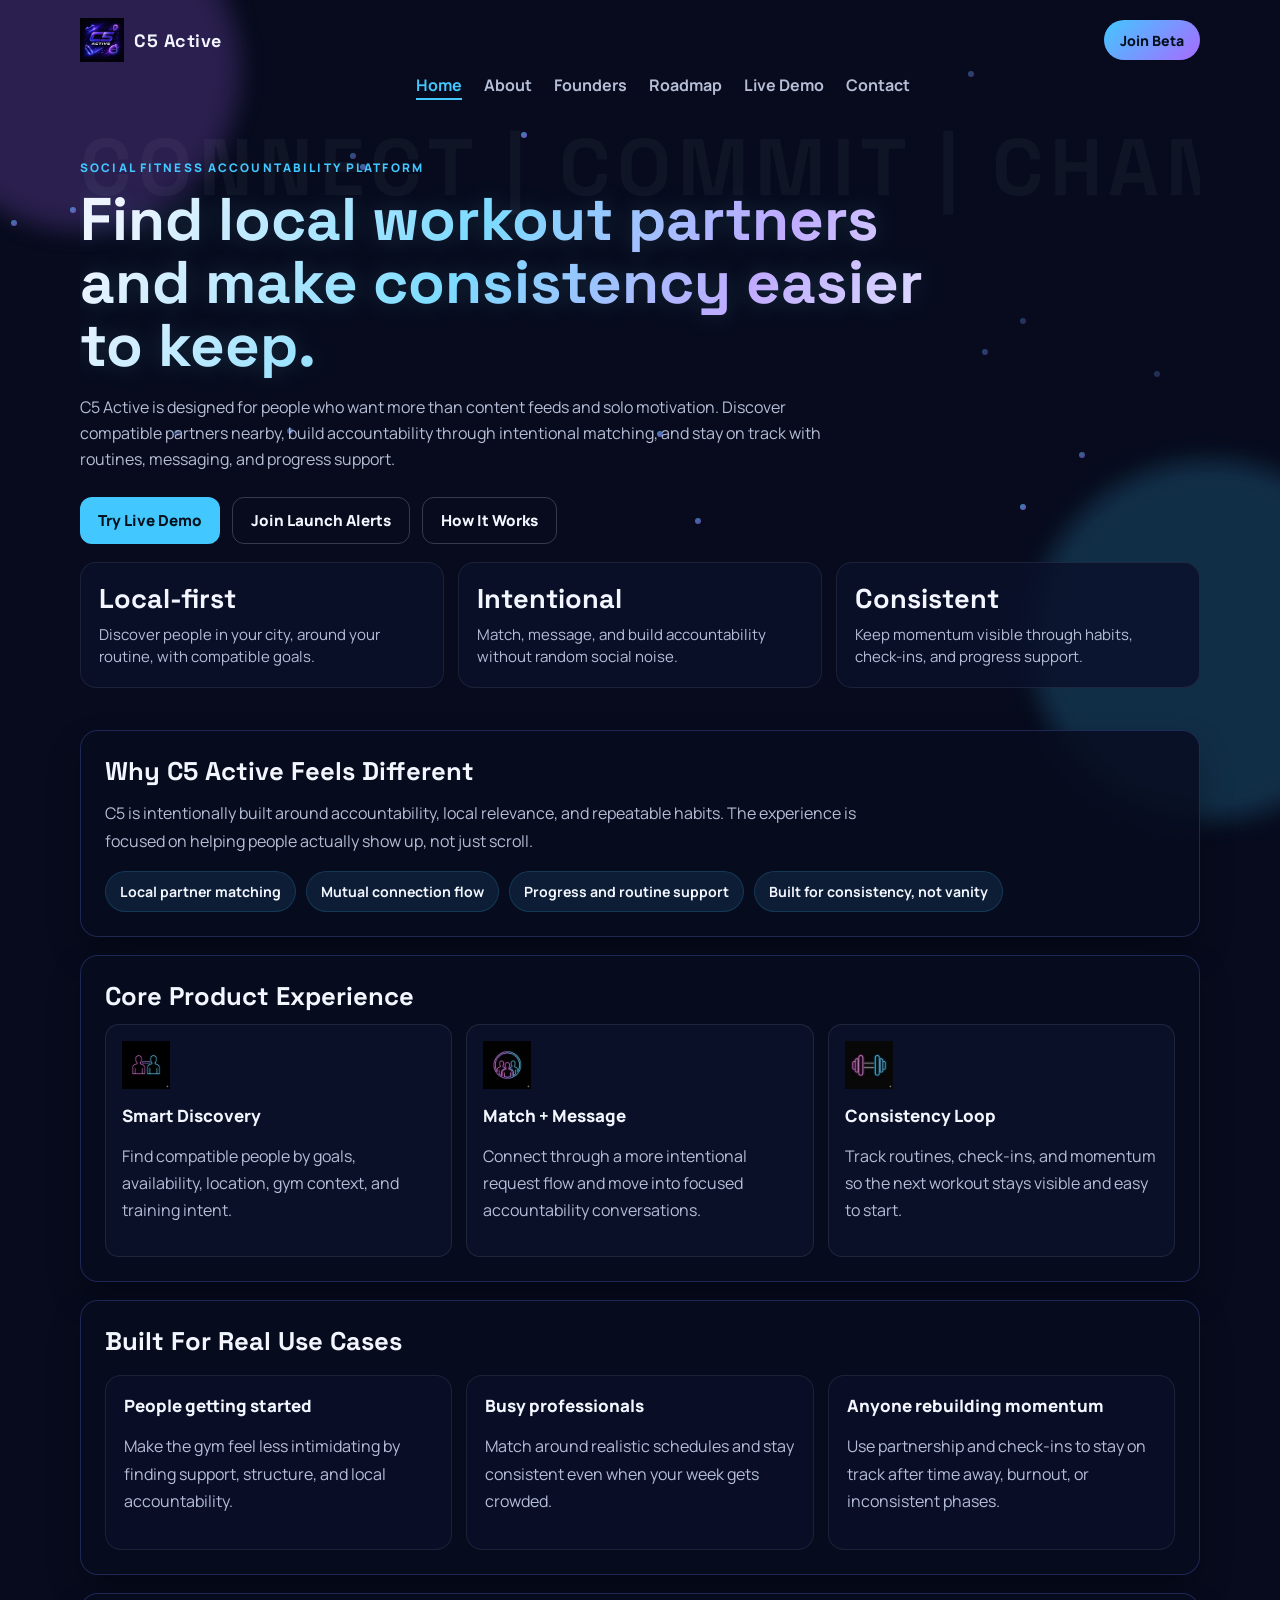
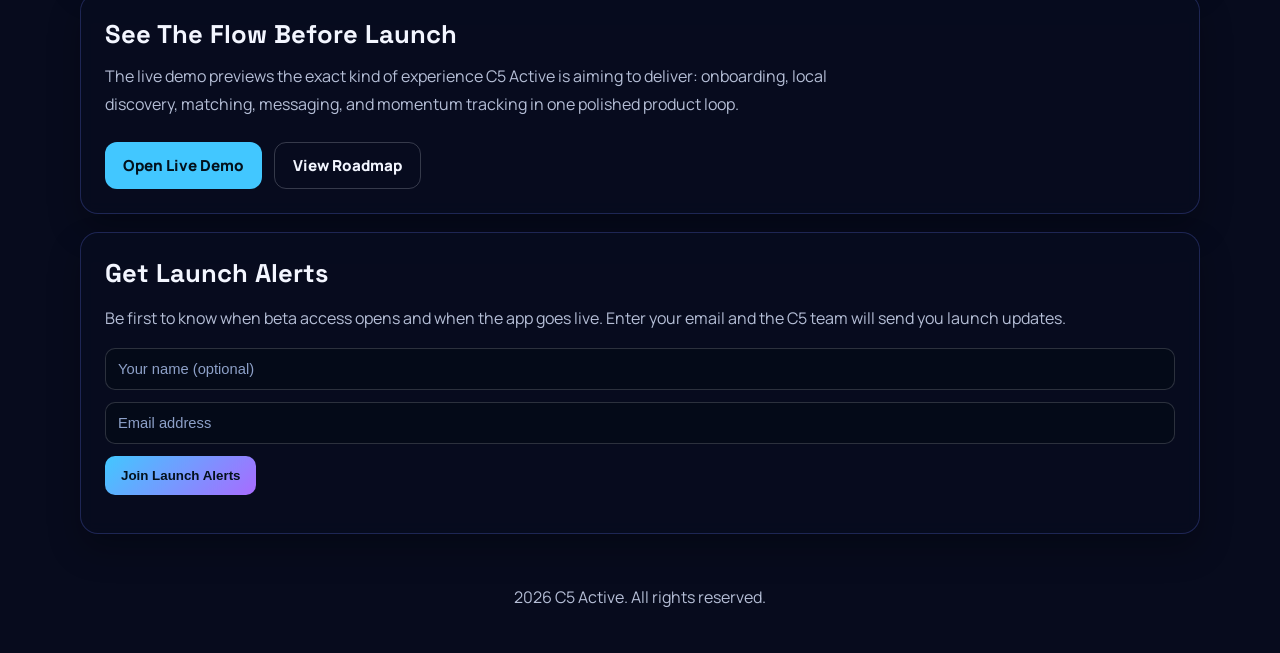
==== index.html @ ab183baa "finalized mode for the website" ====
<!DOCTYPE html>
<html lang="en">
  <head>
    <meta charset="UTF-8" />
    <meta name="viewport" content="width=device-width, initial-scale=1.0" />
    <title>C5 Active | Find Workout Partners And Build Consistency</title>
    <link rel="icon" type="image/png" href="./images/c5_logo.png" />
    <meta
      name="description"
      content="C5 Active helps people find local workout partners, stay accountable, and build consistent fitness habits through matching, messaging, and progress tracking."
    />
    <meta property="og:title" content="C5 Active | Find Workout Partners And Build Consistency" />
    <meta
      property="og:description"
      content="A social fitness platform for local accountability, workout matching, and momentum that lasts."
    />
    <meta property="og:type" content="website" />
    <meta property="og:url" content="https://c5active.com/" />
    <meta property="og:image" content="https://c5active.com/images/c5_logo.png" />
    <meta name="twitter:card" content="summary_large_image" />
    <link rel="preconnect" href="https://fonts.googleapis.com" />
    <link rel="preconnect" href="https://fonts.gstatic.com" crossorigin />
    <link
      href="https://fonts.googleapis.com/css2?family=Manrope:wght@400;500;700;800&family=Space+Grotesk:wght@500;700&display=swap"
      rel="stylesheet"
    />
    <link rel="stylesheet" href="./style.css" />
  </head>
  <body data-page="home">
    <div class="bg-orb orb-1"></div>
    <div class="bg-orb orb-2"></div>
    <div class="particles" id="particles"></div>

    <header class="site-header">
      <div class="site-header-top">
        <div class="logo-wrap">
          <img src="images/c5_logo.png" alt="C5 Active logo" class="logo" />
          <span class="logo-text">C5 Active</span>
        </div>
        <a class="header-beta-btn" href="./index.html#launch-alerts">Join Beta</a>
      </div>
      <nav class="site-nav">
        <a data-page="home" href="./index.html">Home</a>
        <a data-page="about" href="./about.html">About</a>
        <a data-page="founders" href="./founders.html">Founders</a>
        <a data-page="roadmap" href="./roadmap.html">Roadmap</a>
        <a data-page="demo" href="./demo.html">Live Demo</a>
        <a data-page="contact" href="./contact.html">Contact</a>
      </nav>
    </header>

    <main>
      <section class="hero reveal">
        <p class="eyebrow">Social Fitness Accountability Platform</p>
        <h1>Find local workout partners and make consistency easier to keep.</h1>
        <p class="hero-copy">
          C5 Active is designed for people who want more than content feeds and solo motivation. Discover compatible
          partners nearby, build accountability through intentional matching, and stay on track with routines,
          messaging, and progress support.
        </p>
        <div class="hero-actions">
          <a class="btn btn-primary" href="./demo.html">Try Live Demo</a>
          <a class="btn btn-ghost" href="#launch-alerts">Join Launch Alerts</a>
          <a class="btn btn-ghost" href="./about.html">How It Works</a>
        </div>
        <div class="metric-grid">
          <article class="metric-card">
            <span class="metric-value">Local-first</span>
            <span class="metric-label">Discover people in your city, around your routine, with compatible goals.</span>
          </article>
          <article class="metric-card">
            <span class="metric-value">Intentional</span>
            <span class="metric-label">Match, message, and build accountability without random social noise.</span>
          </article>
          <article class="metric-card">
            <span class="metric-value">Consistent</span>
            <span class="metric-label">Keep momentum visible through habits, check-ins, and progress support.</span>
          </article>
        </div>
      </section>

      <section class="panel panel-accent reveal">
        <h2>Why C5 Active Feels Different</h2>
        <p class="section-lead">
          C5 is intentionally built around accountability, local relevance, and repeatable habits. The experience is
          focused on helping people actually show up, not just scroll.
        </p>
        <div class="pill-row">
          <span class="info-pill">Local partner matching</span>
          <span class="info-pill">Mutual connection flow</span>
          <span class="info-pill">Progress and routine support</span>
          <span class="info-pill">Built for consistency, not vanity</span>
        </div>
      </section>

      <section class="panel reveal">
        <h2>Core Product Experience</h2>
        <div class="feature-grid">
          <article class="card">
            <img src="images/connect.png" alt="Connect icon" class="feature-icon" />
            <h3>Smart Discovery</h3>
            <p>Find compatible people by goals, availability, location, gym context, and training intent.</p>
          </article>
          <article class="card">
            <img src="images/commit.png" alt="Commit icon" class="feature-icon" />
            <h3>Match + Message</h3>
            <p>Connect through a more intentional request flow and move into focused accountability conversations.</p>
          </article>
          <article class="card">
            <img src="images/consistency.png" alt="Consistency icon" class="feature-icon" />
            <h3>Consistency Loop</h3>
            <p>Track routines, check-ins, and momentum so the next workout stays visible and easy to start.</p>
          </article>
        </div>
      </section>

      <section class="panel reveal">
        <h2>Built For Real Use Cases</h2>
        <div class="audience-grid">
          <article class="audience-card">
            <h3>People getting started</h3>
            <p>Make the gym feel less intimidating by finding support, structure, and local accountability.</p>
          </article>
          <article class="audience-card">
            <h3>Busy professionals</h3>
            <p>Match around realistic schedules and stay consistent even when your week gets crowded.</p>
          </article>
          <article class="audience-card">
            <h3>Anyone rebuilding momentum</h3>
            <p>Use partnership and check-ins to stay on track after time away, burnout, or inconsistent phases.</p>
          </article>
        </div>
      </section>

      <section class="panel reveal">
        <h2>See The Flow Before Launch</h2>
        <p class="section-lead">
          The live demo previews the exact kind of experience C5 Active is aiming to deliver: onboarding, local
          discovery, matching, messaging, and momentum tracking in one polished product loop.
        </p>
        <div class="hero-actions">
          <a class="btn btn-primary" href="./demo.html">Open Live Demo</a>
          <a class="btn btn-ghost" href="./roadmap.html">View Roadmap</a>
        </div>
      </section>

      <section id="launch-alerts" class="panel panel-accent reveal">
        <h2>Get Launch Alerts</h2>
        <p>
          Be first to know when beta access opens and when the app goes live. Enter your email and the C5 team will
          send you launch updates.
        </p>
        <form id="launchAlertForm" class="contact-form" novalidate>
          <input class="contact-input" type="text" name="name" placeholder="Your name (optional)" />
          <input class="contact-input" type="email" name="email" placeholder="Email address" required />
          <input
            type="text"
            name="_honey"
            class="honey-field"
            tabindex="-1"
            autocomplete="off"
            aria-hidden="true"
          />
          <button class="contact-submit" type="submit">Join Launch Alerts</button>
        </form>
        <p id="launchAlertFeedback" class="form-feedback"></p>
      </section>
    </main>

    <footer class="site-footer">
      <p><span id="year"></span> C5 Active. All rights reserved.</p>
    </footer>

    <script src="./main.js"></script>
  </body>
</html>
---- style.css ----
:root {
  --bg: #070b1d;
  --panel: rgba(8, 13, 31, 0.84);
  --panel-border: rgba(104, 122, 255, 0.24);
  --panel-soft: rgba(12, 19, 45, 0.92);
  --text: #f3f6ff;
  --muted: #b5bed6;
  --primary: #42c7ff;
  --secondary: #a86bff;
  --accent: #7cffb2;
}

* {
  box-sizing: border-box;
}

html,
body {
  margin: 0;
  padding: 0;
  background: var(--bg);
  color: var(--text);
  font-family: 'Manrope', system-ui, sans-serif;
}

body {
  min-height: 100vh;
  position: relative;
  overflow-x: hidden;
  animation: pageEnter 0.95s cubic-bezier(0.2, 0.8, 0.2, 1);
}

.bg-orb {
  position: fixed;
  border-radius: 999px;
  filter: blur(12px);
  pointer-events: none;
  z-index: 0;
}

.orb-1 {
  width: 320px;
  height: 320px;
  background: rgba(168, 107, 255, 0.22);
  top: -90px;
  left: -80px;
  animation: floatOrbA 16s ease-in-out infinite;
}

.orb-2 {
  width: 360px;
  height: 360px;
  background: rgba(66, 199, 255, 0.19);
  right: -110px;
  bottom: 80px;
  animation: floatOrbB 18s ease-in-out infinite;
}

.particles {
  position: fixed;
  inset: 0;
  pointer-events: none;
  z-index: 0;
}

.particle {
  position: absolute;
  width: 6px;
  height: 6px;
  border-radius: 999px;
  background: linear-gradient(135deg, var(--primary), var(--secondary));
  filter: blur(0.1px);
  animation-name: driftUp;
  animation-timing-function: linear;
  animation-iteration-count: infinite;
}

.site-header,
main,
.site-footer {
  position: relative;
  z-index: 1;
  width: min(1120px, 92%);
  margin: 0 auto;
}

.site-header {
  display: grid;
  grid-template-columns: max-content 1fr max-content;
  align-items: center;
  gap: 12px;
  padding: 18px 0 22px;
}

.site-header-top {
  display: contents;
}

.logo-wrap {
  display: flex;
  align-items: center;
  gap: 10px;
  grid-column: 1;
  justify-self: start;
}

.logo {
  width: 44px;
  height: 44px;
  object-fit: contain;
}

.logo-text {
  font-family: 'Space Grotesk', sans-serif;
  font-size: 1.12rem;
  font-weight: 700;
  letter-spacing: 0.03em;
}

.header-beta-btn {
  display: inline-flex;
  align-items: center;
  justify-content: center;
  min-height: 40px;
  padding: 0 16px;
  border-radius: 999px;
  background: linear-gradient(135deg, var(--primary), var(--secondary));
  color: #03111c;
  text-decoration: none;
  font-size: 0.88rem;
  font-weight: 800;
  white-space: nowrap;
  grid-column: 3;
  justify-self: end;
}

.site-nav {
  display: flex;
  justify-content: center;
  align-items: center;
  gap: 22px;
  flex-wrap: nowrap;
  min-width: 0;
  grid-column: 2;
  justify-self: center;
  width: max-content;
}

.site-nav a {
  color: var(--muted);
  text-decoration: none;
  font-size: 1rem;
  font-weight: 700;
  padding-bottom: 2px;
  border-bottom: 2px solid transparent;
}

.site-nav a:hover {
  color: var(--text);
}

.site-nav a.is-active {
  color: var(--primary);
  border-bottom-color: var(--primary);
}

.hero {
  padding: 36px 0 24px;
  position: relative;
  overflow: hidden;
}

.hero::before {
  content: 'CONNECT | COMMIT | CHANGE';
  position: absolute;
  inset: 0 auto auto 0;
  transform: translateY(-6px);
  font-size: clamp(1.8rem, 7vw, 5rem);
  font-family: 'Space Grotesk', sans-serif;
  font-weight: 700;
  letter-spacing: 0.08em;
  color: rgba(243, 246, 255, 0.045);
  white-space: nowrap;
  pointer-events: none;
  animation: marqueePulse 14s linear infinite;
}

.hero > * {
  position: relative;
  z-index: 1;
}

.eyebrow {
  margin: 0 0 10px;
  text-transform: uppercase;
  letter-spacing: 0.18em;
  font-size: 0.74rem;
  color: var(--primary);
  font-weight: 800;
}

.hero h1 {
  margin: 0;
  font-family: 'Space Grotesk', sans-serif;
  font-size: clamp(2rem, 4.7vw, 3.8rem);
  line-height: 1.05;
  max-width: 900px;
  background: linear-gradient(120deg, #f3f6ff 5%, #7ddcff 42%, #c5a8ff 72%, #f3f6ff 100%);
  -webkit-background-clip: text;
  background-clip: text;
  color: transparent;
  text-shadow: 0 0 26px rgba(125, 220, 255, 0.18);
  animation: headlineGlow 6.5s ease-in-out infinite;
}

.hero-copy {
  margin-top: 16px;
  color: var(--muted);
  max-width: 760px;
  line-height: 1.65;
}

.section-lead {
  margin: 0 0 14px;
  max-width: 760px;
  color: var(--muted);
  line-height: 1.75;
}

.hero-actions {
  margin-top: 24px;
  display: flex;
  gap: 12px;
  flex-wrap: wrap;
}

.btn {
  display: inline-flex;
  align-items: center;
  justify-content: center;
  padding: 12px 18px;
  border-radius: 12px;
  text-decoration: none;
  font-weight: 800;
  font-size: 0.95rem;
  transition: transform 0.18s ease, opacity 0.18s ease;
}

.btn:hover {
  transform: translateY(-1px);
  opacity: 0.94;
}

.btn-primary {
  background: var(--primary);
  color: #03111c;
}

.btn-ghost {
  border: 1px solid rgba(243, 246, 255, 0.2);
  color: var(--text);
}

.metric-grid,
.mini-grid,
.audience-grid {
  display: grid;
  gap: 14px;
  margin-top: 18px;
}

.metric-grid {
  grid-template-columns: repeat(3, minmax(0, 1fr));
}

.mini-grid {
  grid-template-columns: repeat(3, minmax(0, 1fr));
}

.audience-grid {
  grid-template-columns: repeat(3, minmax(0, 1fr));
}

.metric-card,
.mini-card,
.audience-card {
  border: 1px solid rgba(255, 255, 255, 0.08);
  border-radius: 16px;
  background: rgba(10, 17, 42, 0.82);
  padding: 18px;
}

.metric-value {
  display: block;
  color: var(--text);
  font-family: 'Space Grotesk', sans-serif;
  font-size: 1.7rem;
  font-weight: 700;
}

.metric-label {
  display: block;
  margin-top: 8px;
  color: var(--muted);
  font-size: 0.94rem;
  line-height: 1.5;
}

.mini-card h3,
.audience-card h3 {
  margin-bottom: 10px;
}

.pill-row {
  display: flex;
  flex-wrap: wrap;
  gap: 10px;
  margin-top: 16px;
}

.info-pill {
  display: inline-flex;
  align-items: center;
  border-radius: 999px;
  padding: 10px 14px;
  background: rgba(66, 199, 255, 0.1);
  border: 1px solid rgba(66, 199, 255, 0.16);
  color: var(--text);
  font-size: 0.88rem;
  font-weight: 700;
}

.panel-accent {
  background:
    radial-gradient(circle at top right, rgba(66, 199, 255, 0.12), transparent 28%),
    radial-gradient(circle at bottom left, rgba(168, 107, 255, 0.12), transparent 24%),
    var(--panel);
}

.cta-panel {
  display: flex;
  justify-content: space-between;
  align-items: center;
  gap: 20px;
}

.cta-copy {
  max-width: 720px;
}

.cta-copy p {
  margin: 10px 0 0;
}

.founder-role {
  display: inline-flex;
  align-items: center;
  border-radius: 999px;
  padding: 8px 12px;
  margin-bottom: 12px;
  background: rgba(124, 255, 178, 0.1);
  border: 1px solid rgba(124, 255, 178, 0.14);
  color: var(--accent);
  font-size: 0.8rem;
  font-weight: 800;
  text-transform: uppercase;
  letter-spacing: 0.08em;
}

.timeline-list {
  display: grid;
  gap: 14px;
  margin-top: 10px;
}

.timeline-item {
  border-left: 2px solid rgba(66, 199, 255, 0.26);
  padding-left: 16px;
}

.timeline-item strong {
  display: block;
  color: var(--text);
  font-size: 1rem;
  margin-bottom: 6px;
}

.panel {
  margin-top: 18px;
  border: 1px solid var(--panel-border);
  background: var(--panel);
  border-radius: 18px;
  padding: 24px;
  box-shadow: 0 16px 32px rgba(0, 0, 0, 0.26);
  backdrop-filter: blur(8px);
}

h2 {
  margin: 0 0 12px;
  font-family: 'Space Grotesk', sans-serif;
  font-size: 1.6rem;
}

h3 {
  margin: 0 0 8px;
  font-size: 1.06rem;
  font-weight: 800;
}

p,
li {
  color: var(--muted);
  line-height: 1.7;
}

ul {
  margin: 10px 0 0;
  padding-left: 18px;
}

.feature-grid,
.founder-grid,
.roadmap-grid {
  margin-top: 10px;
  display: grid;
  grid-template-columns: repeat(3, minmax(0, 1fr));
  gap: 14px;
}

.founder-grid {
  grid-template-columns: repeat(2, minmax(0, 1fr));
}

.card {
  border: 1px solid rgba(255, 255, 255, 0.09);
  border-radius: 14px;
  background: rgba(10, 17, 42, 0.9);
  padding: 16px;
  transition: transform 0.28s ease, box-shadow 0.28s ease, border-color 0.28s ease;
}

.card:hover {
  border-color: rgba(66, 199, 255, 0.35);
  box-shadow: 0 14px 26px rgba(0, 0, 0, 0.28);
}

.feature-icon {
  width: 48px;
  height: 48px;
  object-fit: contain;
  margin-bottom: 10px;
}

.site-footer {
  padding: 34px 0 26px;
  display: flex;
  justify-content: center;
  align-items: center;
  gap: 14px;
  flex-wrap: wrap;
}

.site-footer a {
  color: var(--muted);
  text-decoration: none;
  font-weight: 700;
}

.reveal {
  opacity: 0;
  transform: translateY(26px) scale(0.985);
  transition: opacity 0.75s ease, transform 0.75s cubic-bezier(0.2, 0.8, 0.2, 1);
}

.reveal.is-visible {
  opacity: 1;
  transform: translateY(0) scale(1);
}

.contact-form {
  display: grid;
  gap: 12px;
  margin-top: 12px;
}

.contact-input,
.contact-textarea {
  background: rgba(5, 10, 25, 0.9);
  border: 1px solid rgba(255, 255, 255, 0.16);
  border-radius: 10px;
  color: var(--text);
  padding: 12px;
  font-size: 0.92rem;
}

.contact-textarea {
  min-height: 140px;
  resize: vertical;
}

.contact-input::placeholder,
.contact-textarea::placeholder {
  color: #8da0c8;
}

.contact-submit {
  border: 0;
  border-radius: 10px;
  background: linear-gradient(135deg, var(--primary), var(--secondary));
  color: #03111c;
  padding: 12px 16px;
  font-weight: 800;
  cursor: pointer;
  justify-self: start;
}

.honey-field {
  position: absolute;
  left: -10000px;
  width: 1px;
  height: 1px;
  opacity: 0;
  pointer-events: none;
}

.form-feedback {
  margin-top: 10px;
  font-size: 0.86rem;
}

.form-feedback.is-success {
  color: #7cffb2;
}

.form-feedback.is-error {
  color: #ff8fa4;
}

@keyframes floatOrbA {
  0%,
  100% {
    transform: translateY(0) translateX(0);
  }
  50% {
    transform: translateY(24px) translateX(18px);
  }
}

@keyframes floatOrbB {
  0%,
  100% {
    transform: translateY(0) translateX(0);
  }
  50% {
    transform: translateY(-18px) translateX(-20px);
  }
}

@keyframes driftUp {
  0% {
    transform: translateY(0) scale(0.95);
  }
  50% {
    transform: translateY(-30px) scale(1.08);
  }
  100% {
    transform: translateY(-60px) scale(0.95);
  }
}

@keyframes pageEnter {
  from {
    opacity: 0.2;
    transform: translateY(22px) scale(0.99);
  }
  to {
    opacity: 1;
    transform: translateY(0);
  }
}

@keyframes headlineGlow {
  0%,
  100% {
    text-shadow: 0 0 18px rgba(125, 220, 255, 0.18);
  }
  50% {
    text-shadow: 0 0 30px rgba(197, 168, 255, 0.35);
  }
}

@keyframes marqueePulse {
  0% {
    transform: translateX(0);
  }
  50% {
    transform: translateX(-8%);
  }
  100% {
    transform: translateX(0);
  }
}

@media (max-width: 920px) {
  .metric-grid,
  .mini-grid,
  .audience-grid,
  .feature-grid,
  .roadmap-grid {
    grid-template-columns: repeat(2, minmax(0, 1fr));
  }

  .cta-panel {
    flex-direction: column;
    align-items: flex-start;
  }
}

@media (max-width: 700px) {
  .site-header {
    grid-template-columns: 1fr;
    gap: 10px;
    padding-bottom: 18px;
  }

  .site-header-top {
    display: flex;
    width: 100%;
    justify-content: space-between;
    align-items: center;
    gap: 10px;
  }

  .logo-wrap {
    min-width: 0;
    grid-column: auto;
    justify-self: auto;
  }

  .logo {
    width: 38px;
    height: 38px;
  }

  .logo-text {
    font-size: 0.98rem;
  }

  .header-beta-btn {
    min-height: 36px;
    padding: 0 12px;
    font-size: 0.8rem;
    grid-column: auto;
    justify-self: auto;
  }

  .site-nav {
    width: 100%;
    grid-column: auto;
    justify-self: center;
    justify-content: center;
    align-items: center;
    flex-wrap: nowrap;
    gap: 8px;
    white-space: nowrap;
    overflow: hidden;
  }

  .site-nav a {
    flex: 0 0 auto;
    font-size: 0.78rem;
    letter-spacing: -0.01em;
  }

  .founder-grid,
  .metric-grid,
  .mini-grid,
  .audience-grid,
  .feature-grid,
  .roadmap-grid {
    grid-template-columns: 1fr;
  }

  .metric-card,
  .mini-card,
  .audience-card {
    padding: 16px;
  }
}

@media (max-width: 420px) {
  .site-header-top {
    gap: 8px;
  }

  .logo-wrap {
    gap: 8px;
  }

  .logo {
    width: 34px;
    height: 34px;
  }

  .logo-text {
    font-size: 0.92rem;
  }

  .header-beta-btn {
    padding: 0 10px;
    font-size: 0.76rem;
  }

  .site-nav {
    gap: 6px;
  }

  .site-nav a {
    font-size: 0.72rem;
  }
}
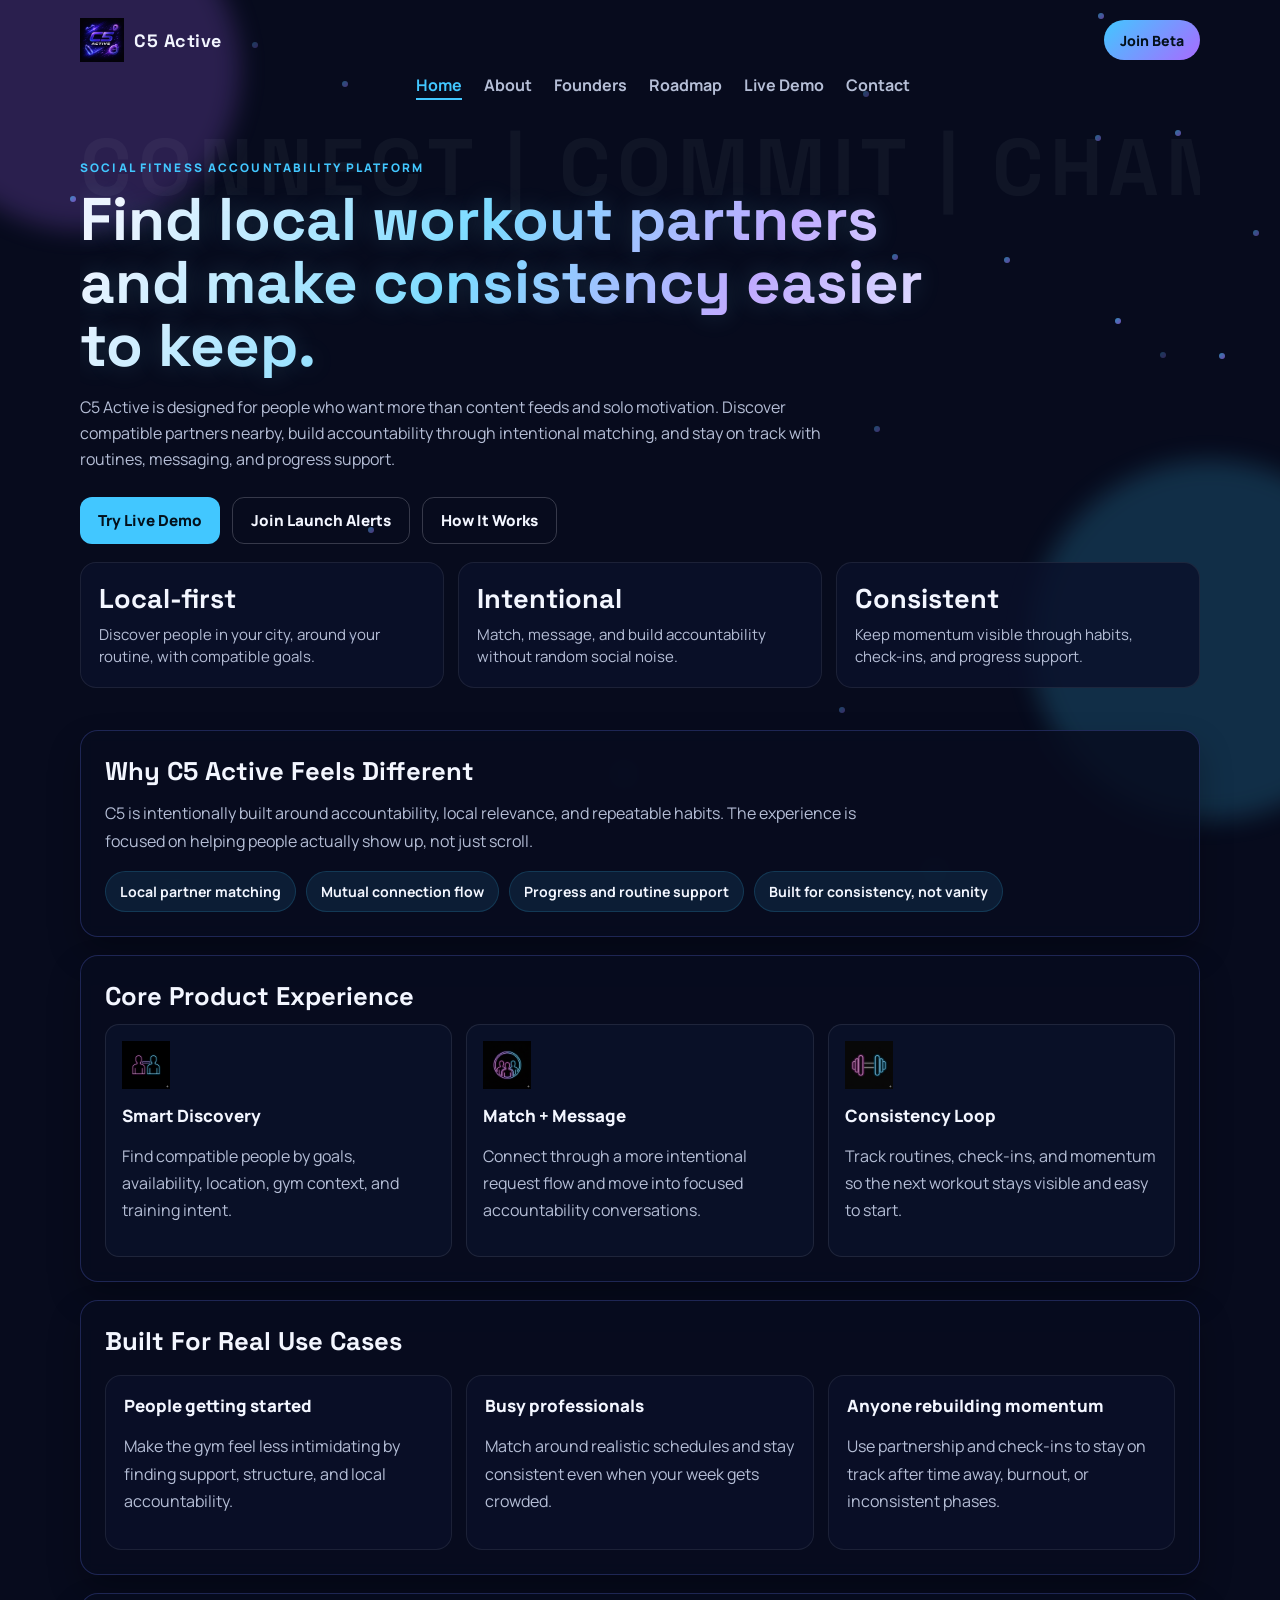
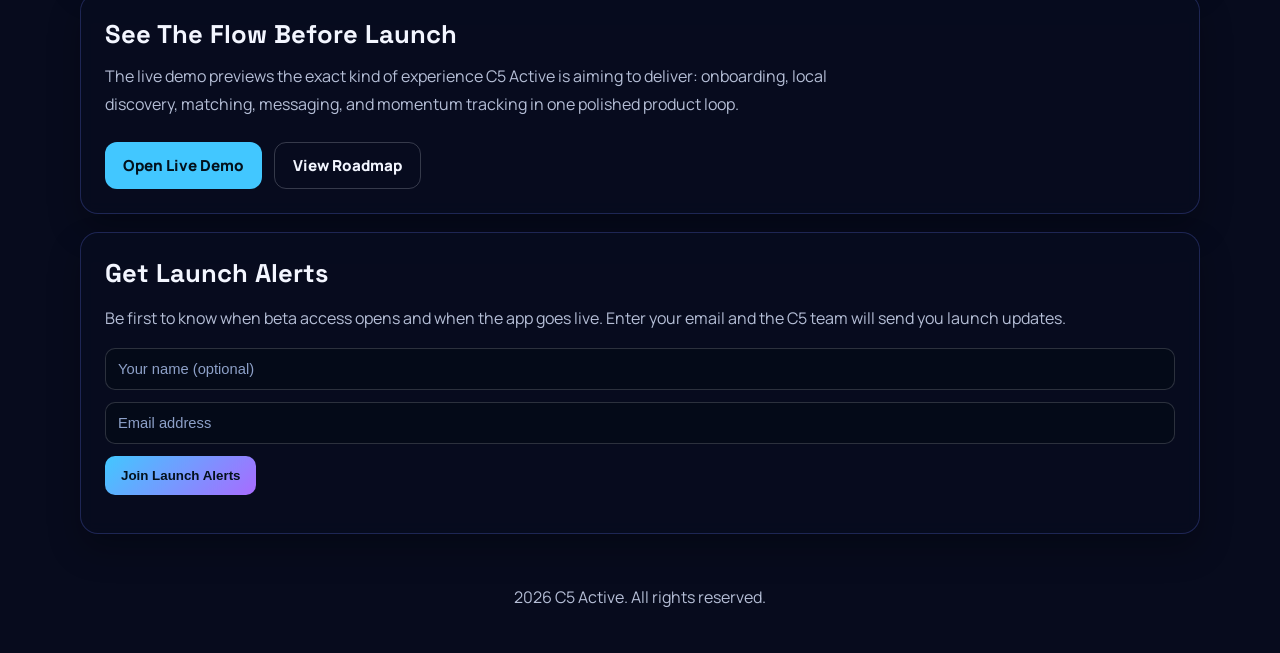
==== commit 1c87168f: "search engines to work harder" ====
--- a/index.html
+++ b/index.html
@@ -18,6 +18,7 @@
     <meta property="og:url" content="https://c5active.com/" />
     <meta property="og:image" content="https://c5active.com/images/c5_logo.png" />
     <meta name="twitter:card" content="summary_large_image" />
+    <link rel="canonical" href="https://c5active.com/" />
     <link rel="preconnect" href="https://fonts.googleapis.com" />
     <link rel="preconnect" href="https://fonts.gstatic.com" crossorigin />
     <link
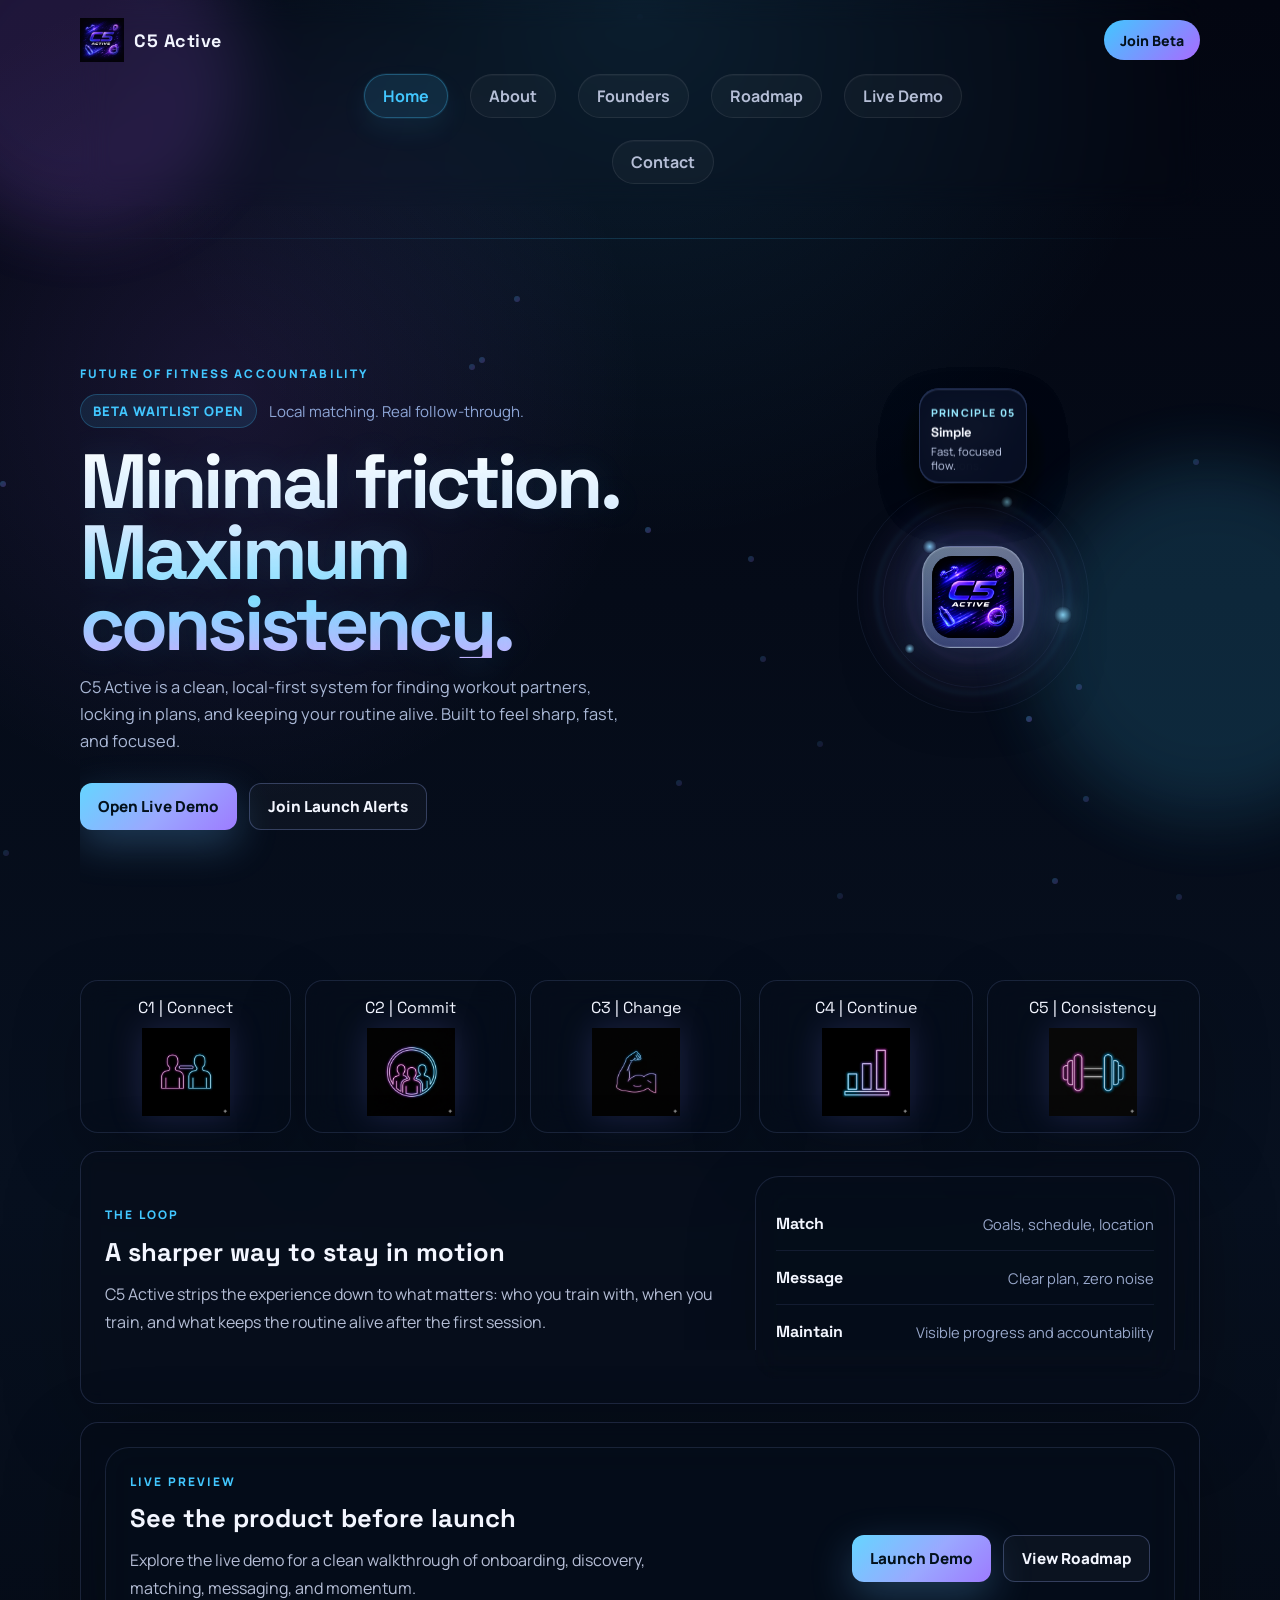
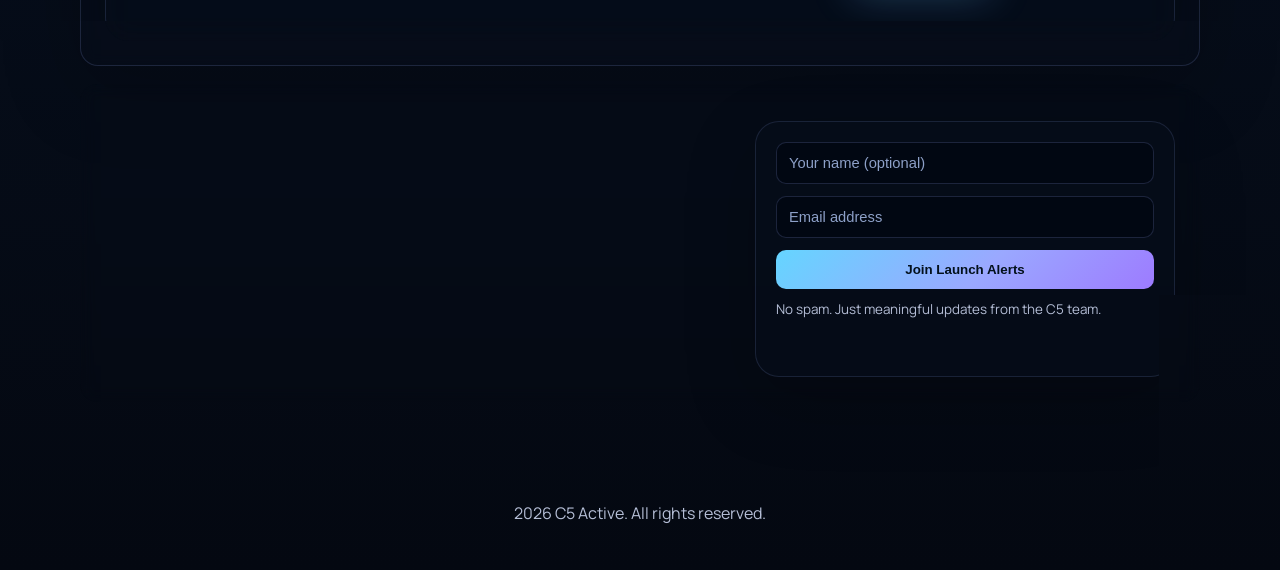
==== commit dbce19cc: "a few changes regarding design and layout" ====
--- a/index.html
+++ b/index.html
@@ -38,7 +38,7 @@
           <img src="images/c5_logo.png" alt="C5 Active logo" class="logo" />
           <span class="logo-text">C5 Active</span>
         </div>
-        <a class="header-beta-btn" href="./index.html#launch-alerts">Join Beta</a>
+        <a class="header-beta-btn" href="#launch-alerts">Join Beta</a>
       </div>
       <nav class="site-nav">
         <a data-page="home" href="./index.html">Home</a>
@@ -50,121 +50,182 @@
       </nav>
     </header>
 
-    <main>
-      <section class="hero reveal">
-        <p class="eyebrow">Social Fitness Accountability Platform</p>
-        <h1>Find local workout partners and make consistency easier to keep.</h1>
-        <p class="hero-copy">
-          C5 Active is designed for people who want more than content feeds and solo motivation. Discover compatible
-          partners nearby, build accountability through intentional matching, and stay on track with routines,
-          messaging, and progress support.
-        </p>
-        <div class="hero-actions">
-          <a class="btn btn-primary" href="./demo.html">Try Live Demo</a>
-          <a class="btn btn-ghost" href="#launch-alerts">Join Launch Alerts</a>
-          <a class="btn btn-ghost" href="./about.html">How It Works</a>
-        </div>
-        <div class="metric-grid">
-          <article class="metric-card">
-            <span class="metric-value">Local-first</span>
-            <span class="metric-label">Discover people in your city, around your routine, with compatible goals.</span>
-          </article>
-          <article class="metric-card">
-            <span class="metric-value">Intentional</span>
-            <span class="metric-label">Match, message, and build accountability without random social noise.</span>
-          </article>
-          <article class="metric-card">
-            <span class="metric-value">Consistent</span>
-            <span class="metric-label">Keep momentum visible through habits, check-ins, and progress support.</span>
-          </article>
-        </div>
-      </section>
-
-      <section class="panel panel-accent reveal">
-        <h2>Why C5 Active Feels Different</h2>
-        <p class="section-lead">
-          C5 is intentionally built around accountability, local relevance, and repeatable habits. The experience is
-          focused on helping people actually show up, not just scroll.
-        </p>
-        <div class="pill-row">
-          <span class="info-pill">Local partner matching</span>
-          <span class="info-pill">Mutual connection flow</span>
-          <span class="info-pill">Progress and routine support</span>
-          <span class="info-pill">Built for consistency, not vanity</span>
-        </div>
-      </section>
-
-      <section class="panel reveal">
-        <h2>Core Product Experience</h2>
-        <div class="feature-grid">
-          <article class="card">
-            <img src="images/connect.png" alt="Connect icon" class="feature-icon" />
-            <h3>Smart Discovery</h3>
-            <p>Find compatible people by goals, availability, location, gym context, and training intent.</p>
-          </article>
-          <article class="card">
-            <img src="images/commit.png" alt="Commit icon" class="feature-icon" />
-            <h3>Match + Message</h3>
-            <p>Connect through a more intentional request flow and move into focused accountability conversations.</p>
-          </article>
-          <article class="card">
-            <img src="images/consistency.png" alt="Consistency icon" class="feature-icon" />
-            <h3>Consistency Loop</h3>
-            <p>Track routines, check-ins, and momentum so the next workout stays visible and easy to start.</p>
-          </article>
-        </div>
-      </section>
-
-      <section class="panel reveal">
-        <h2>Built For Real Use Cases</h2>
-        <div class="audience-grid">
-          <article class="audience-card">
-            <h3>People getting started</h3>
-            <p>Make the gym feel less intimidating by finding support, structure, and local accountability.</p>
-          </article>
-          <article class="audience-card">
-            <h3>Busy professionals</h3>
-            <p>Match around realistic schedules and stay consistent even when your week gets crowded.</p>
-          </article>
-          <article class="audience-card">
-            <h3>Anyone rebuilding momentum</h3>
-            <p>Use partnership and check-ins to stay on track after time away, burnout, or inconsistent phases.</p>
-          </article>
-        </div>
-      </section>
-
-      <section class="panel reveal">
-        <h2>See The Flow Before Launch</h2>
-        <p class="section-lead">
-          The live demo previews the exact kind of experience C5 Active is aiming to deliver: onboarding, local
-          discovery, matching, messaging, and momentum tracking in one polished product loop.
-        </p>
-        <div class="hero-actions">
-          <a class="btn btn-primary" href="./demo.html">Open Live Demo</a>
-          <a class="btn btn-ghost" href="./roadmap.html">View Roadmap</a>
-        </div>
-      </section>
-
-      <section id="launch-alerts" class="panel panel-accent reveal">
-        <h2>Get Launch Alerts</h2>
-        <p>
-          Be first to know when beta access opens and when the app goes live. Enter your email and the C5 team will
-          send you launch updates.
-        </p>
-        <form id="launchAlertForm" class="contact-form" novalidate>
-          <input class="contact-input" type="text" name="name" placeholder="Your name (optional)" />
-          <input class="contact-input" type="email" name="email" placeholder="Email address" required />
-          <input
-            type="text"
-            name="_honey"
-            class="honey-field"
-            tabindex="-1"
-            autocomplete="off"
-            aria-hidden="true"
-          />
-          <button class="contact-submit" type="submit">Join Launch Alerts</button>
-        </form>
-        <p id="launchAlertFeedback" class="form-feedback"></p>
+    <main class="home-main home-main-future">
+      <section class="hero hero-home-future reveal">
+        <div class="future-hero-copy">
+          <p class="eyebrow">Future Of Fitness Accountability</p>
+          <div class="future-hero-meta">
+            <span class="future-chip">Beta waitlist open</span>
+            <span class="future-meta-text">Local matching. Real follow-through.</span>
+          </div>
+          <h1>Minimal friction. Maximum consistency.</h1>
+          <p class="hero-copy future-copy">
+            C5 Active is a clean, local-first system for finding workout partners, locking in plans, and keeping your
+            routine alive. Built to feel sharp, fast, and focused.
+          </p>
+          <div class="hero-actions future-actions">
+            <a class="btn btn-primary future-primary-btn" href="./demo.html">Open Live Demo</a>
+            <a class="btn btn-ghost future-ghost-btn" href="#launch-alerts">Join Launch Alerts</a>
+          </div>
+        </div>
+
+        <div class="future-hero-stage" aria-label="Core principles orbiting around the C5 Active app">
+          <div class="future-logo-core">
+            <div class="future-logo-rings" aria-hidden="true"></div>
+            <div class="future-app-icon-shell">
+              <div class="future-app-icon-screen">
+                <img src="images/c5_logo.png" alt="C5 Active app icon" class="future-logo-image" />
+              </div>
+            </div>
+          </div>
+
+          <div class="future-orbit future-orbit-one" aria-hidden="true">
+            <span class="future-orbit-bubble future-bubble-one"></span>
+            <span class="future-orbit-bubble future-bubble-two"></span>
+          </div>
+
+          <div class="future-orbit future-orbit-two" aria-hidden="true">
+            <span class="future-orbit-bubble future-bubble-three"></span>
+            <span class="future-orbit-bubble future-bubble-four"></span>
+          </div>
+
+          <div class="future-orbit-card future-orbit-card-track">
+            <div class="future-orbit-node future-node-1">
+              <div class="future-floating-card">
+                <span class="future-card-label">Principle 01</span>
+                <strong>Local-first</strong>
+                <p>Nearby accountability.</p>
+              </div>
+            </div>
+            <div class="future-orbit-node future-node-2">
+              <div class="future-floating-card">
+                <span class="future-card-label">Principle 02</span>
+                <strong>Intentional</strong>
+                <p>Real plans only.</p>
+              </div>
+            </div>
+            <div class="future-orbit-node future-node-3">
+              <div class="future-floating-card">
+                <span class="future-card-label">Principle 03</span>
+                <strong>Visible momentum</strong>
+                <p>Clear progress.</p>
+              </div>
+            </div>
+            <div class="future-orbit-node future-node-4">
+              <div class="future-floating-card">
+                <span class="future-card-label">Principle 04</span>
+                <strong>Committed</strong>
+                <p>Actual sessions.</p>
+              </div>
+            </div>
+            <div class="future-orbit-node future-node-5">
+              <div class="future-floating-card">
+                <span class="future-card-label">Principle 05</span>
+                <strong>Simple</strong>
+                <p>Fast, focused flow.</p>
+              </div>
+            </div>
+          </div>
+        </div>
+      </section>
+
+      <section class="future-band reveal">
+        <div class="future-band-group future-band-group-primary">
+          <article class="future-band-card">
+            <span>C1 | Connect</span>
+            <img src="./images/connect.png" alt="Connect icon" class="future-band-image" />
+          </article>
+          <article class="future-band-card">
+            <span>C2 | Commit</span>
+            <img src="./images/commit.png" alt="Commit icon" class="future-band-image" />
+          </article>
+          <article class="future-band-card">
+            <span>C3 | Change</span>
+            <img src="./images/change.png" alt="Change icon" class="future-band-image" />
+          </article>
+        </div>
+        <div class="future-band-group future-band-group-secondary">
+          <article class="future-band-card">
+            <span>C4 | Continue</span>
+            <img src="./images/confidence.png" alt="Continue icon" class="future-band-image" />
+          </article>
+          <article class="future-band-card">
+            <span>C5 | Consistency</span>
+            <img src="./images/consistency.png" alt="Consistency icon" class="future-band-image" />
+          </article>
+        </div>
+      </section>
+
+      <section class="panel future-panel reveal">
+        <div class="future-panel-grid">
+          <div class="future-panel-copy">
+            <p class="eyebrow">The Loop</p>
+            <h2>A sharper way to stay in motion</h2>
+            <p class="section-lead">
+              C5 Active strips the experience down to what matters: who you train with, when you train, and what keeps
+              the routine alive after the first session.
+            </p>
+          </div>
+          <div class="future-stack">
+            <div class="future-stack-line">
+              <strong>Match</strong>
+              <span>Goals, schedule, location</span>
+            </div>
+            <div class="future-stack-line">
+              <strong>Message</strong>
+              <span>Clear plan, zero noise</span>
+            </div>
+            <div class="future-stack-line">
+              <strong>Maintain</strong>
+              <span>Visible progress and accountability</span>
+            </div>
+          </div>
+        </div>
+      </section>
+
+      <section class="panel future-demo-panel reveal">
+        <div class="future-demo-shell">
+          <div class="future-demo-copy">
+            <p class="eyebrow">Live Preview</p>
+            <h2>See the product before launch</h2>
+            <p class="section-lead">
+              Explore the live demo for a clean walkthrough of onboarding, discovery, matching, messaging, and momentum.
+            </p>
+          </div>
+          <div class="hero-actions future-actions">
+            <a class="btn btn-primary future-primary-btn" href="./demo.html">Launch Demo</a>
+            <a class="btn btn-ghost future-ghost-btn" href="./roadmap.html">View Roadmap</a>
+          </div>
+        </div>
+      </section>
+
+      <section id="launch-alerts" class="panel future-cta-panel reveal">
+        <div class="future-cta-shell">
+          <div class="future-cta-copy">
+            <img src="images/c5_logo.png" alt="" class="future-cta-logo" />
+            <p class="eyebrow">Launch Alerts</p>
+            <h2>Get early access when C5 goes live</h2>
+            <p>
+              Join the waitlist for beta updates, launch announcements, and early product milestones from the C5 team.
+            </p>
+          </div>
+
+          <form id="launchAlertForm" class="contact-form future-form" novalidate>
+            <input class="contact-input future-input" type="text" name="name" placeholder="Your name (optional)" />
+            <input class="contact-input future-input" type="email" name="email" placeholder="Email address" required />
+            <input
+              type="text"
+              name="_honey"
+              class="honey-field"
+              tabindex="-1"
+              autocomplete="off"
+              aria-hidden="true"
+            />
+            <button class="contact-submit future-submit" type="submit">Join Launch Alerts</button>
+            <p class="cta-form-note">No spam. Just meaningful updates from the C5 team.</p>
+            <p id="launchAlertFeedback" class="form-feedback"></p>
+          </form>
+        </div>
       </section>
     </main>
 
--- a/style.css
+++ b/style.css
@@ -90,6 +90,17 @@
   align-items: center;
   gap: 12px;
   padding: 18px 0 22px;
+  position: sticky;
+  top: 0;
+  z-index: 20;
+  background: transparent;
+  backdrop-filter: blur(14px);
+  transition: transform 0.28s ease, opacity 0.28s ease, background-color 0.28s ease, border-color 0.28s ease;
+}
+
+.site-header.is-hidden {
+  transform: translateY(calc(-100% - 10px));
+  opacity: 0.04;
 }
 
 .site-header-top {
@@ -139,29 +150,48 @@
   justify-content: center;
   align-items: center;
   gap: 22px;
-  flex-wrap: nowrap;
+  flex-wrap: wrap;
   min-width: 0;
   grid-column: 2;
   justify-self: center;
-  width: max-content;
+  width: min(100%, 720px);
 }
 
 .site-nav a {
+  display: inline-flex;
+  align-items: center;
+  justify-content: center;
   color: var(--muted);
   text-decoration: none;
   font-size: 1rem;
   font-weight: 700;
-  padding-bottom: 2px;
-  border-bottom: 2px solid transparent;
+  min-height: 42px;
+  padding: 10px 18px;
+  border: 1px solid rgba(255, 255, 255, 0.08);
+  border-radius: 999px;
+  background: rgba(255, 255, 255, 0.03);
+  box-shadow: inset 0 1px 0 rgba(255, 255, 255, 0.03);
+  transition:
+    color 0.22s ease,
+    background-color 0.22s ease,
+    border-color 0.22s ease,
+    transform 0.22s ease,
+    box-shadow 0.22s ease;
 }
 
 .site-nav a:hover {
   color: var(--text);
+  background: rgba(255, 255, 255, 0.06);
+  border-color: rgba(132, 154, 255, 0.18);
+  transform: translateY(-1px);
+  box-shadow: 0 12px 28px rgba(0, 0, 0, 0.16);
 }
 
 .site-nav a.is-active {
   color: var(--primary);
-  border-bottom-color: var(--primary);
+  background: rgba(66, 199, 255, 0.12);
+  border-color: rgba(66, 199, 255, 0.3);
+  box-shadow: 0 0 0 1px rgba(66, 199, 255, 0.08), 0 12px 26px rgba(66, 199, 255, 0.08);
 }
 
 .hero {
@@ -220,6 +250,494 @@
   line-height: 1.65;
 }
 
+.home-main {
+  padding-bottom: 24px;
+}
+
+.hero-home {
+  display: grid;
+  grid-template-columns: minmax(0, 1.15fr) minmax(320px, 0.85fr);
+  gap: 30px;
+  align-items: center;
+  padding: 52px 0 28px;
+}
+
+.hero-copy-block {
+  position: relative;
+  z-index: 1;
+}
+
+.hero-brand-lockup {
+  display: flex;
+  align-items: center;
+  gap: 16px;
+  margin: 8px 0 18px;
+}
+
+.hero-brand-mark,
+.cta-logo-mark {
+  position: relative;
+  display: grid;
+  place-items: center;
+  border-radius: 24px;
+  background: linear-gradient(145deg, rgba(66, 199, 255, 0.14), rgba(168, 107, 255, 0.16));
+  border: 1px solid rgba(255, 255, 255, 0.12);
+  box-shadow: 0 20px 40px rgba(0, 0, 0, 0.24);
+}
+
+.hero-brand-mark {
+  width: 86px;
+  height: 86px;
+}
+
+.hero-brand-mark::before,
+.cta-logo-mark::before {
+  content: '';
+  position: absolute;
+  inset: 10px;
+  border-radius: inherit;
+  background: rgba(5, 10, 25, 0.52);
+}
+
+.hero-brand-logo,
+.cta-logo-image {
+  position: relative;
+  z-index: 1;
+  object-fit: contain;
+  filter: drop-shadow(0 12px 24px rgba(66, 199, 255, 0.2));
+}
+
+.hero-brand-logo {
+  width: 54px;
+  height: 54px;
+}
+
+.hero-brand-copy {
+  display: grid;
+  gap: 4px;
+}
+
+.hero-brand-name {
+  color: var(--text);
+  font-family: 'Space Grotesk', sans-serif;
+  font-size: 1.3rem;
+  font-weight: 700;
+}
+
+.hero-brand-line {
+  color: #97ace0;
+  font-size: 0.92rem;
+  letter-spacing: 0.08em;
+  text-transform: uppercase;
+  font-weight: 700;
+}
+
+.hero-status-row {
+  display: flex;
+  flex-wrap: wrap;
+  gap: 10px;
+  align-items: center;
+  margin-bottom: 14px;
+}
+
+.status-chip,
+.device-pill,
+.device-badges span,
+.persona-tag,
+.cta-bullets span {
+  display: inline-flex;
+  align-items: center;
+  justify-content: center;
+  border-radius: 999px;
+  font-weight: 800;
+  letter-spacing: 0.01em;
+}
+
+.status-chip {
+  min-height: 34px;
+  padding: 0 12px;
+  background: rgba(124, 255, 178, 0.12);
+  border: 1px solid rgba(124, 255, 178, 0.2);
+  color: var(--accent);
+  font-size: 0.82rem;
+}
+
+.status-note {
+  color: var(--muted);
+  font-size: 0.94rem;
+}
+
+.hero-trust-row {
+  margin-top: 28px;
+  display: grid;
+  grid-template-columns: repeat(3, minmax(0, 1fr));
+  gap: 12px;
+}
+
+.trust-pill,
+.signal-card,
+.story-card,
+.persona-card,
+.showcase-stat {
+  border: 1px solid rgba(255, 255, 255, 0.08);
+  background: rgba(8, 14, 35, 0.8);
+  box-shadow: 0 18px 35px rgba(0, 0, 0, 0.2);
+}
+
+.trust-pill {
+  border-radius: 18px;
+  padding: 16px;
+}
+
+.trust-pill strong,
+.showcase-stat strong {
+  display: block;
+  color: var(--text);
+  font-family: 'Space Grotesk', sans-serif;
+  margin-bottom: 8px;
+}
+
+.trust-pill span,
+.showcase-stat span,
+.persona-card p,
+.signal-card p,
+.story-card p,
+.device-mini-copy,
+.cta-form-note {
+  color: var(--muted);
+  line-height: 1.6;
+}
+
+.hero-visual {
+  position: relative;
+}
+
+.hero-logo-aura {
+  position: absolute;
+  inset: -44px -26px auto auto;
+  width: 280px;
+  height: 280px;
+  display: grid;
+  place-items: center;
+  pointer-events: none;
+  opacity: 0.22;
+  z-index: 0;
+}
+
+.hero-logo-aura::before {
+  content: '';
+  position: absolute;
+  inset: 18px;
+  border-radius: 50%;
+  background: radial-gradient(circle, rgba(66, 199, 255, 0.22), rgba(168, 107, 255, 0.08), transparent 72%);
+  filter: blur(4px);
+}
+
+.hero-logo-aura-image {
+  position: relative;
+  width: 100%;
+  height: 100%;
+  object-fit: contain;
+  filter: drop-shadow(0 0 40px rgba(66, 199, 255, 0.22));
+}
+
+.hero-device {
+  position: relative;
+  border-radius: 28px;
+  padding: 20px;
+  background:
+    radial-gradient(circle at top, rgba(124, 255, 178, 0.12), transparent 28%),
+    linear-gradient(180deg, rgba(12, 21, 48, 0.96), rgba(6, 11, 28, 0.96));
+  border: 1px solid rgba(255, 255, 255, 0.08);
+  box-shadow: 0 28px 60px rgba(0, 0, 0, 0.35);
+  overflow: hidden;
+}
+
+.hero-device::before {
+  content: '';
+  position: absolute;
+  inset: -30% auto auto 62%;
+  width: 180px;
+  height: 180px;
+  border-radius: 50%;
+  background: radial-gradient(circle, rgba(66, 199, 255, 0.22), transparent 68%);
+  pointer-events: none;
+}
+
+.hero-device-top,
+.hero-message-strip,
+.showcase-row,
+.cta-shell {
+  display: flex;
+  align-items: center;
+}
+
+.hero-device-top {
+  justify-content: space-between;
+  gap: 12px;
+  margin-bottom: 16px;
+}
+
+.device-pill {
+  min-height: 30px;
+  padding: 0 12px;
+  font-size: 0.78rem;
+  background: rgba(66, 199, 255, 0.12);
+  border: 1px solid rgba(66, 199, 255, 0.18);
+  color: var(--primary);
+}
+
+.device-time,
+.device-kicker,
+.signal-label,
+.story-step {
+  text-transform: uppercase;
+  letter-spacing: 0.14em;
+  font-size: 0.72rem;
+  font-weight: 800;
+}
+
+.device-time,
+.device-kicker {
+  color: #91a5cf;
+}
+
+.hero-device-card {
+  position: relative;
+  border-radius: 22px;
+  padding: 18px;
+  border: 1px solid rgba(255, 255, 255, 0.08);
+  background: rgba(11, 19, 43, 0.78);
+  backdrop-filter: blur(8px);
+}
+
+.hero-device-card-primary {
+  padding: 22px;
+  background:
+    linear-gradient(135deg, rgba(66, 199, 255, 0.16), rgba(168, 107, 255, 0.12)),
+    rgba(10, 19, 44, 0.92);
+}
+
+.device-card-copy h2 {
+  margin-top: 6px;
+  margin-bottom: 8px;
+  font-size: 1.45rem;
+}
+
+.device-card-copy p,
+.hero-message-strip p {
+  margin: 0;
+}
+
+.device-badges {
+  display: flex;
+  flex-wrap: wrap;
+  gap: 10px;
+  margin-top: 16px;
+}
+
+.device-badges span,
+.persona-tag,
+.cta-bullets span {
+  min-height: 28px;
+  padding: 0 11px;
+  font-size: 0.76rem;
+}
+
+.device-badges span {
+  background: rgba(243, 246, 255, 0.06);
+  border: 1px solid rgba(243, 246, 255, 0.08);
+  color: var(--text);
+}
+
+.hero-device-grid {
+  display: grid;
+  grid-template-columns: repeat(2, minmax(0, 1fr));
+  gap: 12px;
+  margin-top: 12px;
+}
+
+.progress-track {
+  position: relative;
+  width: 100%;
+  height: 10px;
+  margin-top: 14px;
+  border-radius: 999px;
+  background: rgba(243, 246, 255, 0.08);
+  overflow: hidden;
+}
+
+.progress-fill {
+  display: block;
+  height: 100%;
+  border-radius: inherit;
+  background: linear-gradient(90deg, var(--accent), var(--primary));
+}
+
+.progress-fill-80 {
+  width: 80%;
+}
+
+.hero-message-strip {
+  gap: 10px;
+  margin-top: 14px;
+  padding: 14px 16px;
+  border-radius: 18px;
+  background: rgba(255, 255, 255, 0.04);
+}
+
+.message-dot {
+  width: 10px;
+  height: 10px;
+  border-radius: 50%;
+  flex: 0 0 auto;
+  background: var(--accent);
+  box-shadow: 0 0 16px rgba(124, 255, 178, 0.5);
+}
+
+.home-signal-band {
+  display: grid;
+  grid-template-columns: repeat(3, minmax(0, 1fr));
+  gap: 14px;
+  margin-top: 20px;
+}
+
+.signal-card {
+  border-radius: 20px;
+  padding: 18px;
+}
+
+.signal-label,
+.story-step {
+  color: var(--primary);
+}
+
+.signal-card p {
+  margin: 12px 0 0;
+}
+
+.panel-home-story,
+.panel-home-showcase,
+.panel-home-cta {
+  position: relative;
+  overflow: hidden;
+}
+
+.panel-home-story::before,
+.panel-home-showcase::before,
+.panel-home-cta::before {
+  content: '';
+  position: absolute;
+  inset: auto -120px -120px auto;
+  width: 240px;
+  height: 240px;
+  border-radius: 50%;
+  background: radial-gradient(circle, rgba(168, 107, 255, 0.16), transparent 70%);
+  pointer-events: none;
+}
+
+.section-heading {
+  max-width: 760px;
+  margin-bottom: 18px;
+}
+
+.story-grid,
+.persona-grid {
+  display: grid;
+  grid-template-columns: repeat(3, minmax(0, 1fr));
+  gap: 14px;
+}
+
+.story-card,
+.persona-card {
+  border-radius: 20px;
+  padding: 20px;
+}
+
+.story-logo {
+  width: 44px;
+  height: 44px;
+  object-fit: contain;
+  opacity: 0.9;
+  filter: drop-shadow(0 8px 18px rgba(66, 199, 255, 0.18));
+}
+
+.story-card h3,
+.persona-card h3 {
+  margin-top: 14px;
+  margin-bottom: 10px;
+}
+
+.home-feature-grid .card {
+  min-height: 100%;
+  padding: 20px;
+}
+
+.persona-tag {
+  background: rgba(168, 107, 255, 0.1);
+  border: 1px solid rgba(168, 107, 255, 0.2);
+  color: #d3bcff;
+}
+
+.showcase-row {
+  gap: 14px;
+  align-items: stretch;
+  flex-wrap: wrap;
+}
+
+.showcase-stat {
+  flex: 1 1 220px;
+  border-radius: 18px;
+  padding: 18px;
+}
+
+.cta-shell {
+  justify-content: space-between;
+  align-items: stretch;
+  gap: 24px;
+}
+
+.cta-copy-block {
+  max-width: 560px;
+}
+
+.cta-logo-mark {
+  width: 94px;
+  height: 94px;
+  margin-bottom: 18px;
+}
+
+.cta-logo-image {
+  width: 58px;
+  height: 58px;
+}
+
+.cta-bullets {
+  display: flex;
+  flex-wrap: wrap;
+  gap: 10px;
+  margin-top: 18px;
+}
+
+.cta-bullets span {
+  background: rgba(66, 199, 255, 0.08);
+  border: 1px solid rgba(66, 199, 255, 0.16);
+  color: var(--text);
+}
+
+.cta-form {
+  width: min(420px, 100%);
+  padding: 18px;
+  border-radius: 20px;
+  background: rgba(5, 10, 25, 0.46);
+  border: 1px solid rgba(255, 255, 255, 0.08);
+}
+
+.cta-form-note {
+  margin: -2px 0 0;
+  font-size: 0.84rem;
+}
+
 .section-lead {
   margin: 0 0 14px;
   max-width: 760px;
@@ -602,6 +1120,16 @@
 }
 
 @media (max-width: 920px) {
+  .hero-home,
+  .cta-shell {
+    grid-template-columns: 1fr;
+    flex-direction: column;
+  }
+
+  .hero-trust-row,
+  .home-signal-band,
+  .story-grid,
+  .persona-grid,
   .metric-grid,
   .mini-grid,
   .audience-grid,
@@ -618,9 +1146,11 @@
 
 @media (max-width: 700px) {
   .site-header {
+    width: 100%;
+    margin: 0;
     grid-template-columns: 1fr;
-    gap: 10px;
-    padding-bottom: 18px;
+    gap: 9px;
+    padding: 16px 14px;
   }
 
   .site-header-top {
@@ -638,18 +1168,18 @@
   }
 
   .logo {
-    width: 38px;
-    height: 38px;
+    width: 34px;
+    height: 34px;
   }
 
   .logo-text {
-    font-size: 0.98rem;
+    font-size: 0.92rem;
   }
 
   .header-beta-btn {
-    min-height: 36px;
-    padding: 0 12px;
-    font-size: 0.8rem;
+    min-height: 34px;
+    padding: 0 10px;
+    font-size: 0.74rem;
     grid-column: auto;
     justify-self: auto;
   }
@@ -657,21 +1187,48 @@
   .site-nav {
     width: 100%;
     grid-column: auto;
-    justify-self: center;
+    justify-self: stretch;
+    display: flex;
+    flex-wrap: nowrap;
+    align-items: center;
+    justify-content: space-between;
+    gap: 6px;
+    padding: 4px 0 2px;
+    border: 0;
+    border-radius: 0;
+    background: transparent;
+    backdrop-filter: none;
+  }
+
+  .site-nav a {
+    display: inline-flex;
+    width: auto;
+    flex: 1 1 0;
+    min-width: 0;
+    align-items: center;
     justify-content: center;
-    align-items: center;
-    flex-wrap: nowrap;
-    gap: 8px;
+    min-height: 34px;
+    padding: 7px 8px;
+    border: 1px solid rgba(255, 255, 255, 0.08);
+    border-radius: 999px;
+    background: rgba(255, 255, 255, 0.03);
+    font-size: 0.72rem;
+    letter-spacing: 0;
+    text-align: center;
     white-space: nowrap;
-    overflow: hidden;
-  }
-
-  .site-nav a {
-    flex: 0 0 auto;
-    font-size: 0.78rem;
-    letter-spacing: -0.01em;
-  }
-
+  }
+
+  .site-nav a.is-active {
+    background: rgba(66, 199, 255, 0.12);
+    border-color: rgba(66, 199, 255, 0.3);
+  }
+
+  .hero-home,
+  .hero-device-grid,
+  .hero-trust-row,
+  .home-signal-band,
+  .story-grid,
+  .persona-grid,
   .founder-grid,
   .metric-grid,
   .mini-grid,
@@ -686,9 +1243,35 @@
   .audience-card {
     padding: 16px;
   }
+
+  .hero-home {
+    padding-top: 34px;
+  }
+
+  .hero-brand-lockup {
+    align-items: flex-start;
+  }
+
+  .hero-device {
+    padding: 16px;
+  }
+
+  .hero-logo-aura {
+    width: 220px;
+    height: 220px;
+    inset: -24px -8px auto auto;
+  }
+
+  .cta-form {
+    padding: 16px;
+  }
 }
 
 @media (max-width: 420px) {
+  .site-header {
+    padding: 14px 10px;
+  }
+
   .site-header-top {
     gap: 8px;
   }
@@ -698,25 +1281,803 @@
   }
 
   .logo {
-    width: 34px;
-    height: 34px;
+    width: 30px;
+    height: 30px;
   }
 
   .logo-text {
-    font-size: 0.92rem;
+    font-size: 0.86rem;
   }
 
   .header-beta-btn {
-    padding: 0 10px;
+    min-height: 32px;
+    padding: 0 8px;
+    font-size: 0.68rem;
+  }
+
+  .site-nav {
+    gap: 4px;
+  }
+
+  .site-nav a {
+    min-height: 32px;
+    padding: 6px 6px;
+    font-size: 0.64rem;
+  }
+
+  .hero-actions {
+    gap: 10px;
+  }
+
+  .hero-brand-lockup {
+    gap: 12px;
+  }
+
+  .hero-brand-mark {
+    width: 74px;
+    height: 74px;
+  }
+
+  .hero-brand-logo {
+    width: 46px;
+    height: 46px;
+  }
+
+  .hero-brand-name {
+    font-size: 1.08rem;
+  }
+
+  .hero-brand-line {
+    font-size: 0.78rem;
+    letter-spacing: 0.06em;
+  }
+
+  .btn {
+    width: 100%;
+  }
+
+  .hero-device-top {
+    align-items: flex-start;
+    flex-direction: column;
+  }
+}
+
+body[data-page='home'] {
+  background:
+    radial-gradient(circle at top center, rgba(66, 199, 255, 0.12), transparent 24%),
+    radial-gradient(circle at 18% 18%, rgba(168, 107, 255, 0.12), transparent 20%),
+    linear-gradient(180deg, #030611 0%, #07101f 55%, #040811 100%);
+}
+
+body[data-page='home'] .orb-1,
+body[data-page='home'] .orb-2 {
+  filter: blur(34px);
+  opacity: 0.8;
+}
+
+body[data-page='home'] .particles {
+  opacity: 0.45;
+}
+
+.site-nav a,
+.header-beta-btn,
+.logo-wrap {
+  position: relative;
+  z-index: 2;
+}
+
+.home-main-future {
+  padding-bottom: 48px;
+}
+
+.hero-home-future {
+  display: grid;
+  grid-template-columns: minmax(0, 1.05fr) minmax(320px, 0.95fr);
+  gap: 52px;
+  align-items: center;
+  min-height: calc(100vh - 138px);
+  padding: 46px 0 26px;
+}
+
+.hero-home-future::before {
+  content: '';
+  position: absolute;
+  inset: 38px 0 auto;
+  height: 1px;
+  background: linear-gradient(90deg, transparent, rgba(66, 199, 255, 0.18), transparent);
+  pointer-events: none;
+  z-index: 0;
+}
+
+.future-hero-copy {
+  max-width: 620px;
+}
+
+.future-hero-meta {
+  display: flex;
+  flex-wrap: wrap;
+  gap: 12px;
+  align-items: center;
+  margin-bottom: 18px;
+}
+
+.future-chip {
+  display: inline-flex;
+  align-items: center;
+  min-height: 34px;
+  padding: 0 12px;
+  border-radius: 999px;
+  background: rgba(66, 199, 255, 0.1);
+  border: 1px solid rgba(66, 199, 255, 0.24);
+  color: var(--primary);
+  font-size: 0.82rem;
+  font-weight: 800;
+  letter-spacing: 0.06em;
+  text-transform: uppercase;
+}
+
+.future-meta-text {
+  color: #8ea6d7;
+  font-size: 0.94rem;
+}
+
+.hero-home-future h1 {
+  max-width: 760px;
+  font-size: clamp(3rem, 6vw, 6rem);
+  line-height: 0.92;
+  letter-spacing: -0.05em;
+  background: linear-gradient(180deg, #ffffff 0%, #d7ebff 38%, #83dfff 72%, #c4b2ff 100%);
+  -webkit-background-clip: text;
+  background-clip: text;
+  text-shadow: 0 0 34px rgba(66, 199, 255, 0.12);
+}
+
+.future-copy {
+  max-width: 560px;
+  font-size: 1.02rem;
+  color: #aab8d6;
+}
+
+.future-actions {
+  margin-top: 28px;
+}
+
+.future-primary-btn {
+  background: linear-gradient(135deg, #65d5ff, #9aa8ff 55%, #9d7bff 100%);
+  box-shadow: 0 14px 40px rgba(102, 188, 255, 0.28);
+}
+
+.future-ghost-btn {
+  border-color: rgba(153, 176, 255, 0.28);
+  background: rgba(255, 255, 255, 0.03);
+}
+
+.future-metrics {
+  display: grid;
+  grid-template-columns: repeat(3, minmax(0, 1fr));
+  gap: 12px;
+  margin-top: 34px;
+}
+
+.future-metric,
+.future-band-card,
+.future-floating-card,
+.future-stack,
+.future-demo-shell,
+.future-form {
+  border: 1px solid rgba(148, 173, 255, 0.14);
+  background: rgba(7, 13, 27, 0.54);
+  backdrop-filter: blur(14px);
+  box-shadow: 0 24px 70px rgba(0, 0, 0, 0.22);
+}
+
+.future-metric {
+  border-radius: 18px;
+  padding: 16px;
+}
+
+.future-metric strong {
+  display: block;
+  margin-bottom: 8px;
+  color: #8de3ff;
+  font-family: 'Space Grotesk', sans-serif;
+  font-size: 1.05rem;
+}
+
+.future-metric span {
+  color: #98a8cb;
+  line-height: 1.55;
+  font-size: 0.92rem;
+}
+
+.future-hero-stage {
+  --stage-edge-pad: 26px;
+  --orbit-card-size: clamp(90px, 22vw, 108px);
+  --orbit-shell-size: min(78%, calc(100% - (var(--orbit-card-size) + (var(--stage-edge-pad) * 2))));
+  position: relative;
+  min-height: 520px;
+  width: min(430px, 100%);
+  display: grid;
+  place-items: center;
+  overflow: visible;
+  justify-self: end;
+  margin-right: 12px;
+  padding-inline: var(--stage-edge-pad);
+}
+
+.future-logo-core {
+  position: relative;
+  width: min(320px, 64%);
+  aspect-ratio: 1;
+  display: grid;
+  place-items: center;
+  z-index: 2;
+}
+
+.future-logo-rings,
+.future-logo-rings::before,
+.future-logo-rings::after {
+  position: absolute;
+  inset: 0;
+  border-radius: 50%;
+  content: '';
+}
+
+.future-logo-rings {
+  background:
+    radial-gradient(circle, rgba(66, 199, 255, 0.26) 0%, rgba(66, 199, 255, 0.08) 26%, transparent 58%),
+    radial-gradient(circle, rgba(168, 107, 255, 0.18), transparent 70%);
+  filter: blur(2px);
+  animation: futurePulse 10s ease-in-out infinite;
+}
+
+.future-logo-rings::before {
+  inset: 10%;
+  border: 1px solid rgba(66, 199, 255, 0.24);
+}
+
+.future-logo-rings::after {
+  inset: 23%;
+  border: 1px solid rgba(168, 107, 255, 0.2);
+}
+
+.future-logo-image {
+  position: relative;
+  z-index: 1;
+  width: 100%;
+  height: 100%;
+  object-fit: cover;
+  object-position: center;
+  transform: scale(1.08);
+  filter: saturate(1.18) contrast(1.1) brightness(1.04);
+}
+
+.future-app-icon-shell {
+  position: relative;
+  z-index: 1;
+  width: 42%;
+  aspect-ratio: 1;
+  padding: 9px;
+  border-radius: 28px;
+  background:
+    linear-gradient(180deg, rgba(245, 248, 255, 0.34), rgba(113, 139, 212, 0.2)),
+    linear-gradient(135deg, rgba(66, 199, 255, 0.14), rgba(168, 107, 255, 0.18));
+  border: 1px solid rgba(210, 226, 255, 0.32);
+  box-shadow:
+    0 26px 80px rgba(0, 0, 0, 0.38),
+    0 0 0 1px rgba(255, 255, 255, 0.08) inset,
+    0 0 30px rgba(128, 138, 255, 0.16);
+}
+
+.future-app-icon-shell::before {
+  content: '';
+  position: absolute;
+  inset: 12px;
+  border-radius: 20px;
+  background: linear-gradient(180deg, rgba(255, 255, 255, 0.08), transparent 34%);
+  pointer-events: none;
+}
+
+.future-app-icon-screen {
+  width: 100%;
+  height: 100%;
+  border-radius: 20px;
+  overflow: hidden;
+  background:
+    radial-gradient(circle at 50% 18%, rgba(154, 116, 255, 0.34), transparent 24%),
+    linear-gradient(180deg, #070d1e 0%, #090f22 100%);
+  box-shadow:
+    0 0 0 1px rgba(255, 255, 255, 0.05) inset,
+    0 24px 50px rgba(15, 28, 60, 0.28) inset;
+}
+
+.future-orbit,
+.future-orbit-card {
+  position: absolute;
+  inset: 50% auto auto 50%;
+  border-radius: 50%;
+  transform: translate(-50%, -50%);
+}
+
+.future-orbit {
+  pointer-events: none;
+  border: 1px solid rgba(148, 173, 255, 0.08);
+  z-index: 0;
+}
+
+.future-orbit-one {
+  width: 54%;
+  aspect-ratio: 1;
+  animation: orbitSpin 22s linear infinite;
+}
+
+.future-orbit-two {
+  width: 42%;
+  aspect-ratio: 1;
+  animation: orbitSpinReverse 16s linear infinite;
+}
+
+.future-orbit-bubble {
+  position: absolute;
+  display: block;
+  border-radius: 50%;
+  background: radial-gradient(circle, rgba(141, 227, 255, 0.95), rgba(141, 227, 255, 0.18) 58%, transparent 72%);
+  box-shadow: 0 0 24px rgba(141, 227, 255, 0.26);
+}
+
+.future-bubble-one {
+  width: 12px;
+  height: 12px;
+  top: 6%;
+  left: 62%;
+}
+
+.future-bubble-two {
+  width: 18px;
+  height: 18px;
+  right: 7%;
+  top: 54%;
+}
+
+.future-bubble-three {
+  width: 10px;
+  height: 10px;
+  left: 12%;
+  bottom: 18%;
+}
+
+.future-bubble-four {
+  width: 14px;
+  height: 14px;
+  top: 18%;
+  left: 22%;
+}
+
+.future-orbit-card {
+  --orbit-radius: 30%;
+  width: var(--orbit-shell-size);
+  height: var(--orbit-shell-size);
+  pointer-events: none;
+  z-index: 3;
+}
+
+.future-orbit-node {
+  position: absolute;
+  inset: 0;
+  transform-origin: center;
+  animation: orbitNodeSpin 24s linear infinite;
+}
+
+.future-node-1 {
+  --orbit-start: 0deg;
+}
+
+.future-node-2 {
+  --orbit-start: 72deg;
+}
+
+.future-node-3 {
+  --orbit-start: 144deg;
+}
+
+.future-node-4 {
+  --orbit-start: 216deg;
+}
+
+.future-node-5 {
+  --orbit-start: 288deg;
+}
+
+.future-floating-card {
+  position: absolute;
+  top: 0;
+  left: 50%;
+  width: var(--orbit-card-size);
+  border-radius: 20px;
+  padding: 10px 11px;
+  z-index: 2;
+  pointer-events: auto;
+  transform: translate(-50%, calc(-1 * var(--orbit-radius)));
+  animation: orbitCardCounterSpin 24s linear infinite;
+  border: 1px solid rgba(132, 167, 255, 0.22);
+  background: rgba(8, 15, 35, 0.84);
+  box-shadow:
+    0 20px 40px rgba(0, 0, 0, 0.28),
+    inset 0 1px 0 rgba(255, 255, 255, 0.05);
+}
+
+.future-card-label {
+  display: inline-block;
+  margin-bottom: 6px;
+  color: #97e9ff;
+  font-size: 0.66rem;
+  font-weight: 800;
+  letter-spacing: 0.11em;
+  text-transform: uppercase;
+}
+
+.future-floating-card strong {
+  display: block;
+  margin-bottom: 4px;
+  color: #f5f8ff;
+  font-family: 'Space Grotesk', sans-serif;
+  font-size: 0.82rem;
+  line-height: 1.12;
+}
+
+.future-floating-card p {
+  margin: 0;
+  color: #bfcae7;
+  line-height: 1.24;
+  font-size: 0.7rem;
+}
+
+.future-band {
+  display: grid;
+  grid-template-columns: minmax(0, 1.5fr) minmax(0, 1fr);
+  gap: 18px;
+  margin-top: 12px;
+}
+
+.future-band-group {
+  display: grid;
+  gap: 14px;
+}
+
+.future-band-group-primary {
+  grid-template-columns: repeat(3, minmax(0, 1fr));
+}
+
+.future-band-group-secondary {
+  grid-template-columns: repeat(2, minmax(0, 1fr));
+}
+
+.future-band-card {
+  display: flex;
+  flex-direction: column;
+  align-items: center;
+  border-radius: 18px;
+  padding: 16px;
+}
+
+.future-band-card span {
+  display: block;
+  margin-bottom: 10px;
+  color: var(--text);
+  font-family: 'Space Grotesk', sans-serif;
+  font-size: 1rem;
+  text-align: center;
+}
+
+.future-band-image {
+  width: min(100%, 88px);
+  aspect-ratio: 1;
+  object-fit: contain;
+  display: block;
+  filter: drop-shadow(0 0 16px rgba(135, 130, 255, 0.18));
+}
+
+.future-panel,
+.future-demo-panel,
+.future-cta-panel {
+  background: rgba(7, 13, 27, 0.48);
+  border-color: rgba(148, 173, 255, 0.16);
+  box-shadow: 0 24px 80px rgba(0, 0, 0, 0.22);
+}
+
+.future-panel-grid,
+.future-cta-shell {
+  display: grid;
+  grid-template-columns: minmax(0, 1fr) minmax(300px, 420px);
+  gap: 26px;
+  align-items: center;
+}
+
+.future-stack {
+  border-radius: 24px;
+  padding: 20px;
+}
+
+.future-stack-line {
+  display: flex;
+  justify-content: space-between;
+  align-items: center;
+  gap: 16px;
+  padding: 16px 0;
+  border-bottom: 1px solid rgba(148, 173, 255, 0.1);
+}
+
+.future-stack-line:last-child {
+  border-bottom: 0;
+}
+
+.future-stack-line strong {
+  color: var(--text);
+  font-family: 'Space Grotesk', sans-serif;
+  font-size: 1rem;
+}
+
+.future-stack-line span {
+  color: #98a8cb;
+  text-align: right;
+  font-size: 0.92rem;
+}
+
+.future-demo-shell {
+  display: flex;
+  justify-content: space-between;
+  align-items: center;
+  gap: 24px;
+  border-radius: 24px;
+  padding: 24px;
+}
+
+.future-demo-copy {
+  max-width: 560px;
+}
+
+.future-cta-logo {
+  width: 74px;
+  height: 74px;
+  margin-bottom: 16px;
+  object-fit: contain;
+  filter: drop-shadow(0 0 30px rgba(66, 199, 255, 0.16));
+}
+
+.future-form {
+  border-radius: 24px;
+  padding: 20px;
+}
+
+.future-input {
+  background: rgba(2, 6, 17, 0.68);
+  border-color: rgba(148, 173, 255, 0.18);
+}
+
+.future-submit {
+  width: 100%;
+  justify-self: stretch;
+  background: linear-gradient(135deg, #65d5ff, #9aa8ff 55%, #9d7bff 100%);
+}
+
+@keyframes futurePulse {
+  0%,
+  100% {
+    transform: scale(0.98);
+    opacity: 0.9;
+  }
+  50% {
+    transform: scale(1.03);
+    opacity: 1;
+  }
+}
+
+@keyframes orbitSpin {
+  from {
+    transform: translate(-50%, -50%) rotate(0deg);
+  }
+  to {
+    transform: translate(-50%, -50%) rotate(360deg);
+  }
+}
+
+@keyframes orbitSpinReverse {
+  from {
+    transform: translate(-50%, -50%) rotate(360deg);
+  }
+  to {
+    transform: translate(-50%, -50%) rotate(0deg);
+  }
+}
+
+@keyframes orbitNodeSpin {
+  from {
+    transform: rotate(var(--orbit-start));
+  }
+  to {
+    transform: rotate(calc(var(--orbit-start) + 360deg));
+  }
+}
+
+@keyframes orbitCardCounterSpin {
+  from {
+    transform: translate(-50%, calc(-1 * var(--orbit-radius))) rotate(calc(-1 * var(--orbit-start)));
+  }
+  to {
+    transform: translate(-50%, calc(-1 * var(--orbit-radius))) rotate(calc(-1 * var(--orbit-start) - 360deg));
+  }
+}
+
+@media (max-width: 920px) {
+  .hero-home-future,
+  .future-panel-grid,
+  .future-cta-shell {
+    grid-template-columns: 1fr;
+  }
+
+  .future-demo-shell {
+    flex-direction: column;
+    align-items: flex-start;
+  }
+
+  .future-metrics,
+  .future-band {
+    grid-template-columns: repeat(2, minmax(0, 1fr));
+  }
+
+  .future-band {
+    grid-template-columns: 1fr;
+  }
+
+  .future-band-group-primary,
+  .future-band-group-secondary {
+    grid-template-columns: repeat(2, minmax(0, 1fr));
+  }
+
+  .future-hero-stage {
+    min-height: 430px;
+    justify-self: center;
+    margin-right: 0;
+  }
+
+  .future-orbit-one {
+    width: 58%;
+  }
+
+  .future-orbit-two {
+    width: 46%;
+  }
+
+  .future-floating-card {
+    width: var(--orbit-card-size);
+  }
+}
+
+@media (max-width: 700px) {
+  .hero-home-future {
+    min-height: auto;
+    padding-top: 26px;
+  }
+
+  .future-metrics {
+    gap: 10px;
+  }
+
+  .future-band {
+    gap: 14px;
+  }
+
+  .future-band-group-primary,
+  .future-band-group-secondary {
+    grid-template-columns: 1fr;
+  }
+
+  .future-metric {
+    display: flex;
+    align-items: center;
+    gap: 14px;
+    padding: 14px 16px;
+  }
+
+  .future-metric strong {
+    margin-bottom: 0;
+    flex: 0 0 auto;
+  }
+
+  .future-metric span {
+    line-height: 1.35;
+  }
+
+  .future-hero-stage {
+    --stage-edge-pad: 22px;
+    --orbit-card-size: clamp(86px, 24vw, 100px);
+    min-height: 470px;
+    width: min(390px, 100%);
+  }
+
+  .future-orbit-card {
+    --orbit-radius: 29%;
+  }
+
+  .future-orbit,
+  .future-orbit-one,
+  .future-orbit-two {
+    animation: none;
+  }
+
+  .future-floating-card {
+    width: var(--orbit-card-size);
+    padding: 9px 10px;
+    animation: orbitCardCounterSpin 24s linear infinite;
+  }
+
+  .future-orbit-node {
+    animation: orbitNodeSpin 24s linear infinite;
+  }
+
+  .future-floating-card strong {
     font-size: 0.76rem;
   }
 
-  .site-nav {
-    gap: 6px;
-  }
-
-  .site-nav a {
-    font-size: 0.72rem;
-  }
-}
-
+  .future-floating-card p {
+    font-size: 0.66rem;
+  }
+
+  .future-card-label {
+    font-size: 0.62rem;
+  }
+}
+
+@media (max-width: 420px) {
+  .hero-home-future h1 {
+    font-size: clamp(2.5rem, 14vw, 4rem);
+  }
+
+  .future-metric {
+    gap: 12px;
+    padding: 12px 14px;
+  }
+
+  .future-metric strong {
+    font-size: 0.98rem;
+  }
+
+  .future-metric span {
+    font-size: 0.86rem;
+  }
+
+  .future-hero-stage {
+    --stage-edge-pad: 18px;
+    --orbit-card-size: clamp(78px, 25vw, 90px);
+    min-height: 430px;
+    width: min(360px, 100%);
+  }
+
+  .future-logo-core {
+    width: min(290px, 88vw);
+  }
+
+  .future-orbit-card {
+    --orbit-radius: 27%;
+  }
+
+  .future-floating-card {
+    width: var(--orbit-card-size);
+    padding: 8px 9px;
+  }
+
+  .future-floating-card strong {
+    font-size: 0.7rem;
+  }
+
+  .future-floating-card p {
+    font-size: 0.62rem;
+    line-height: 1.18;
+  }
+
+  .future-card-label {
+    margin-bottom: 5px;
+    font-size: 0.58rem;
+  }
+}
+
